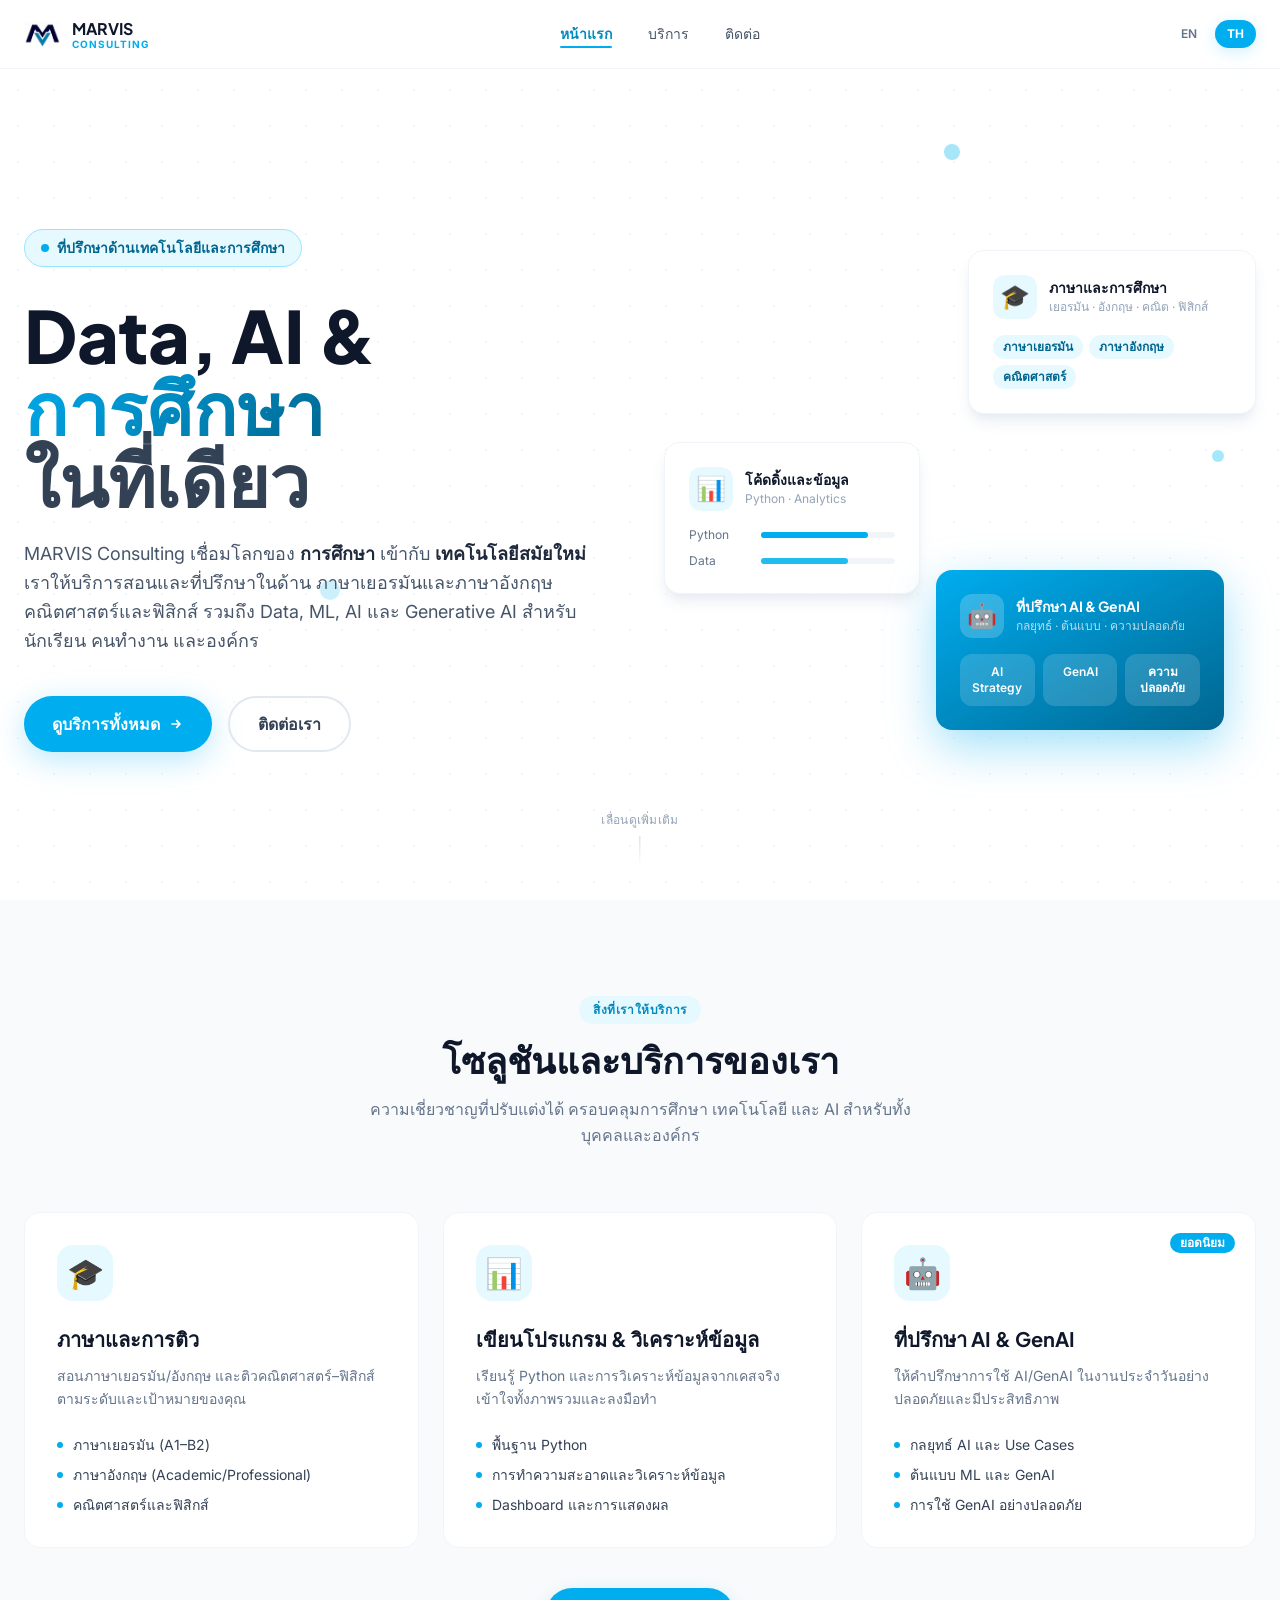
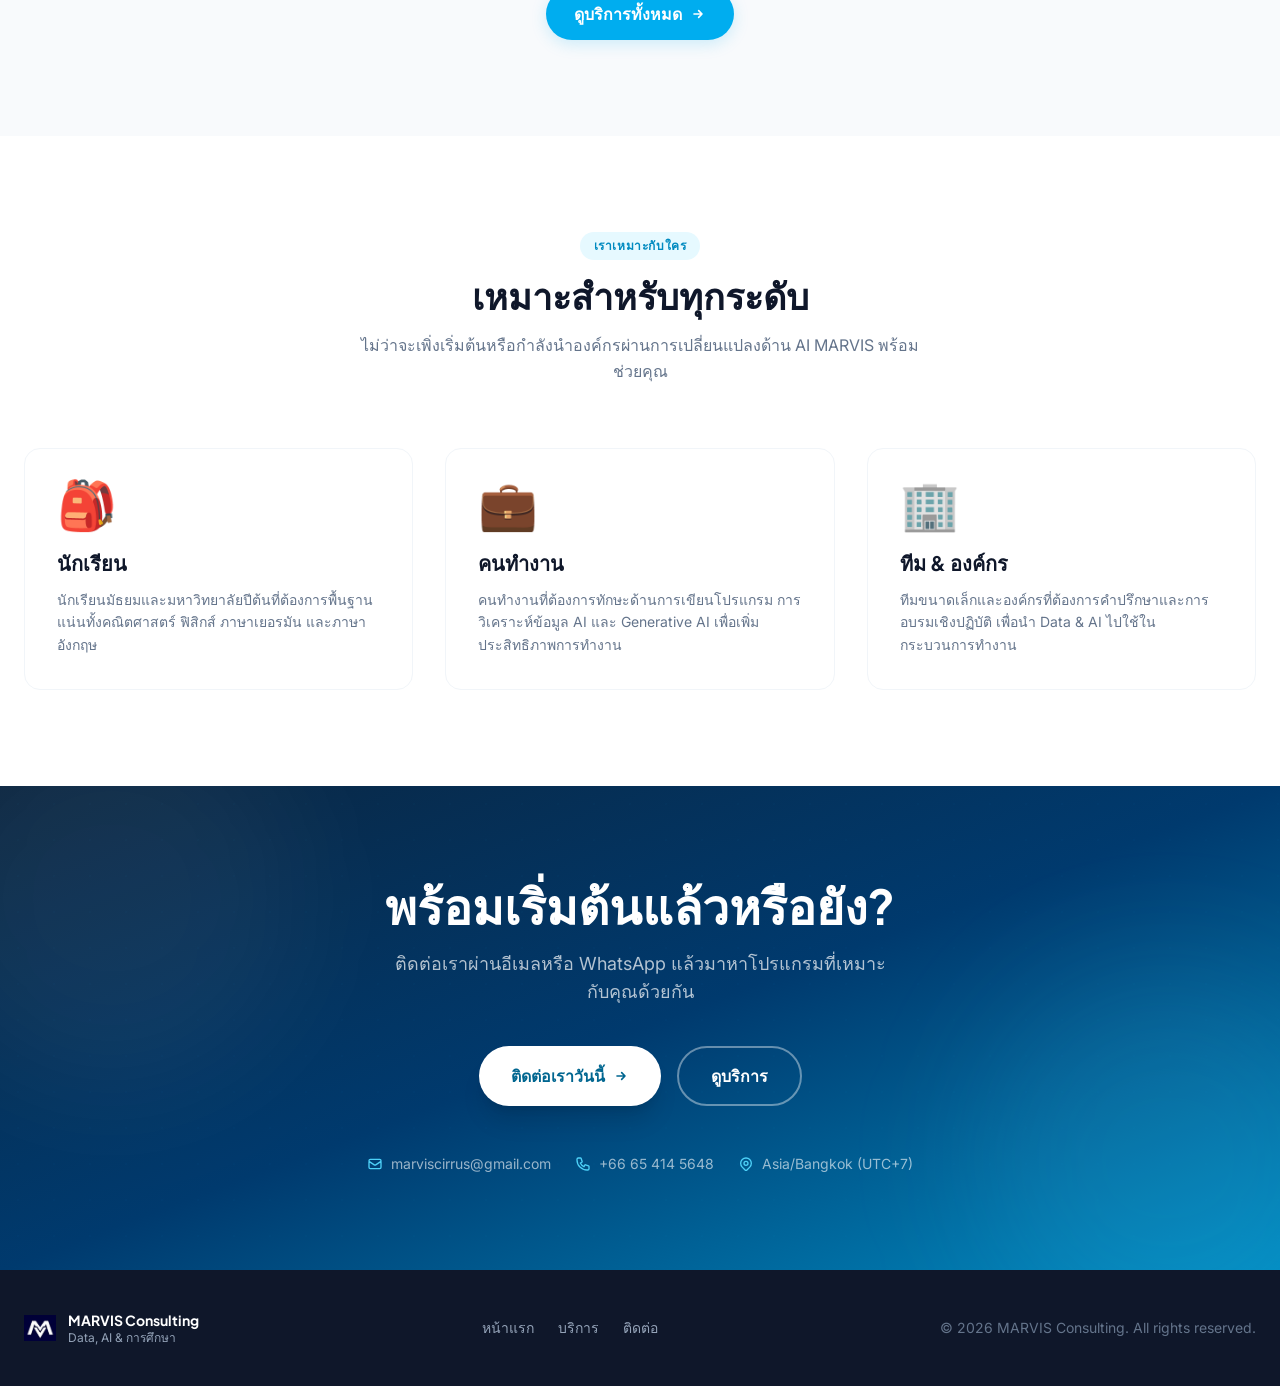
==== th/index.html @ 59d39437 "Initial commit: MARVIS Consulting static site Deployable site content moved here from the marvis/ mo" ====
<!DOCTYPE html>
<html lang="th" class="scroll-smooth">
<head>
  <meta charset="UTF-8" />
  <meta name="viewport" content="width=device-width, initial-scale=1.0" />
  <title>MARVIS Consulting – การศึกษา Data &amp; AI (ภาษาไทย)</title>
  <meta name="description" content="MARVIS Consulting ให้บริการสอนภาษาเยอรมัน/อังกฤษ ติวคณิตศาสตร์ ฟิสิกส์ และที่ปรึกษา Data, AI และ Generative AI." />
  <link rel="preconnect" href="https://fonts.googleapis.com" />
  <link rel="preconnect" href="https://fonts.gstatic.com" crossorigin />
  <link href="https://fonts.googleapis.com/css2?family=Inter:wght@300;400;500;600;700&family=Plus+Jakarta+Sans:wght@600;700;800&family=Sarabun:wght@300;400;500;600;700&display=swap" rel="stylesheet" />
  <link rel="stylesheet" href="../assets/css/tailwind.css" />
</head>
<body class="bg-white text-slate-900 font-sans antialiased">

  <!-- ============================================================
       NAVBAR
  ============================================================ -->
  <header id="navbar" class="fixed top-0 left-0 right-0 z-50 bg-white/90 backdrop-blur-md border-b border-slate-100 transition-shadow duration-300">
    <nav class="max-w-7xl mx-auto px-6 py-4 flex items-center justify-between gap-6">
      <a href="/th/index.html" class="flex items-center gap-3 shrink-0">
        <img src="../assets/img/mv-logo.png" alt="โลโก้ MARVIS" class="h-9 w-9 object-contain" />
        <div>
          <div class="font-display font-bold text-slate-900 leading-tight">MARVIS</div>
          <div class="text-[10px] font-bold text-capri-500 uppercase tracking-widest leading-none">Consulting</div>
        </div>
      </a>
      <div class="hidden md:flex items-center gap-1">
        <a href="/th/index.html" class="relative px-4 py-2 text-sm font-semibold text-capri-600 group">
          หน้าแรก
          <span class="absolute bottom-1 left-4 right-4 h-0.5 bg-capri-500 rounded-full"></span>
        </a>
        <a href="/th/services.html" class="relative px-4 py-2 text-sm font-medium text-slate-600 hover:text-capri-600 transition-colors group">
          บริการ
          <span class="absolute bottom-1 left-4 right-4 h-0.5 bg-capri-500 rounded-full scale-x-0 group-hover:scale-x-100 transition-transform origin-left duration-200"></span>
        </a>
        <a href="/th/contact.html" class="relative px-4 py-2 text-sm font-medium text-slate-600 hover:text-capri-600 transition-colors group">
          ติดต่อ
          <span class="absolute bottom-1 left-4 right-4 h-0.5 bg-capri-500 rounded-full scale-x-0 group-hover:scale-x-100 transition-transform origin-left duration-200"></span>
        </a>
      </div>
      <div class="flex items-center gap-1.5 shrink-0">
        <a href="/index.html" class="px-3 py-1.5 rounded-full text-xs font-semibold text-slate-500 hover:bg-slate-100 transition-colors">EN</a>
        <a href="#" class="px-3 py-1.5 rounded-full text-xs font-bold bg-capri-500 text-white shadow-capri-sm">TH</a>
      </div>
    </nav>
  </header>

  <main>
    <!-- ============================================================
         HERO
    ============================================================ -->
    <section class="relative min-h-screen flex items-center overflow-hidden bg-white pt-20">
      <div class="absolute inset-0 pointer-events-none overflow-hidden">
        <div class="absolute -top-40 -right-40 w-[700px] h-[700px] bg-capri-500/8 rounded-full blur-3xl"></div>
        <div class="absolute -bottom-40 -left-20 w-[500px] h-[500px] bg-capri-400/6 rounded-full blur-3xl"></div>
        <div class="absolute inset-0 dot-grid opacity-70"></div>
        <div class="absolute top-36 right-1/4 w-4 h-4 bg-capri-400/40 rounded-full animate-float"></div>
        <div class="absolute top-1/2 right-14 w-3 h-3 bg-capri-300/50 rounded-full animate-float-delayed"></div>
        <div class="absolute bottom-1/3 left-1/4 w-5 h-5 bg-capri-500/20 rounded-full animate-float-slow"></div>
      </div>

      <div class="relative max-w-7xl mx-auto px-6 py-16 lg:py-24 grid lg:grid-cols-2 gap-12 lg:gap-16 items-center w-full">
        <div class="max-w-xl">
          <div class="inline-flex items-center gap-2 px-4 py-2 rounded-full bg-capri-50 border border-capri-200 text-capri-700 text-sm font-semibold mb-8">
            <span class="w-2 h-2 rounded-full bg-capri-500 animate-pulse"></span>
            ที่ปรึกษาด้านเทคโนโลยีและการศึกษา
          </div>

          <h1 class="font-display text-5xl lg:text-6xl xl:text-7xl font-extrabold text-slate-900 leading-[1.05] mb-6">
            Data, AI &amp;<br />
            <span class="text-gradient-capri">การศึกษา</span><br />
            <span class="font-bold text-slate-700">ในที่เดียว</span>
          </h1>

          <p class="text-slate-600 text-lg leading-relaxed mb-10">
            MARVIS Consulting เชื่อมโลกของ
            <strong class="text-slate-800 font-semibold">การศึกษา</strong> เข้ากับ
            <strong class="text-slate-800 font-semibold">เทคโนโลยีสมัยใหม่</strong>
            เราให้บริการสอนและที่ปรึกษาในด้าน ภาษาเยอรมันและภาษาอังกฤษ คณิตศาสตร์และฟิสิกส์
            รวมถึง Data, ML, AI และ Generative AI สำหรับนักเรียน คนทำงาน และองค์กร
          </p>

          <div class="flex flex-wrap gap-4">
            <a href="/th/services.html"
               class="inline-flex items-center gap-2 px-7 py-3.5 bg-capri-500 hover:bg-capri-600 text-white font-semibold rounded-full shadow-capri hover:shadow-capri-lg transition-all duration-300 hover:-translate-y-0.5">
              ดูบริการทั้งหมด
              <svg class="w-4 h-4" fill="none" stroke="currentColor" viewBox="0 0 24 24">
                <path stroke-linecap="round" stroke-linejoin="round" stroke-width="2.5" d="M13 7l5 5m0 0l-5 5m5-5H6"/>
              </svg>
            </a>
            <a href="/th/contact.html"
               class="inline-flex items-center gap-2 px-7 py-3.5 border-2 border-slate-200 hover:border-capri-400 text-slate-700 hover:text-capri-600 font-semibold rounded-full transition-all duration-300 hover:-translate-y-0.5">
              ติดต่อเรา
            </a>
          </div>
        </div>

        <!-- Floating cards -->
        <div class="hidden lg:block relative h-[480px]">
          <div class="absolute top-0 right-0 w-72 bg-white rounded-2xl border border-slate-100 shadow-lg shadow-slate-200/80 p-6 animate-float">
            <div class="flex items-center gap-3 mb-4">
              <div class="w-11 h-11 rounded-xl bg-capri-50 flex items-center justify-center text-2xl shrink-0">🎓</div>
              <div>
                <p class="font-display font-bold text-slate-900 text-sm leading-tight">ภาษาและการศึกษา</p>
                <p class="text-slate-400 text-xs mt-0.5">เยอรมัน · อังกฤษ · คณิต · ฟิสิกส์</p>
              </div>
            </div>
            <div class="flex flex-wrap gap-1.5">
              <span class="px-2.5 py-1 bg-capri-50 text-capri-700 text-xs font-semibold rounded-full">ภาษาเยอรมัน</span>
              <span class="px-2.5 py-1 bg-capri-50 text-capri-700 text-xs font-semibold rounded-full">ภาษาอังกฤษ</span>
              <span class="px-2.5 py-1 bg-capri-50 text-capri-700 text-xs font-semibold rounded-full">คณิตศาสตร์</span>
            </div>
          </div>

          <div class="absolute top-[40%] -left-2 w-64 bg-white rounded-2xl border border-slate-100 shadow-lg shadow-slate-200/80 p-6 animate-float-delayed">
            <div class="flex items-center gap-3 mb-4">
              <div class="w-11 h-11 rounded-xl bg-capri-50 flex items-center justify-center text-2xl shrink-0">📊</div>
              <div>
                <p class="font-display font-bold text-slate-900 text-sm leading-tight">โค้ดดิ้งและข้อมูล</p>
                <p class="text-slate-400 text-xs mt-0.5">Python · Analytics</p>
              </div>
            </div>
            <div class="space-y-2.5">
              <div class="flex items-center gap-2">
                <span class="text-xs text-slate-500 w-16 shrink-0">Python</span>
                <div class="flex-1 bg-slate-100 rounded-full h-1.5">
                  <div class="bg-capri-500 h-1.5 rounded-full" style="width:80%"></div>
                </div>
              </div>
              <div class="flex items-center gap-2">
                <span class="text-xs text-slate-500 w-16 shrink-0">Data</span>
                <div class="flex-1 bg-slate-100 rounded-full h-1.5">
                  <div class="bg-capri-400 h-1.5 rounded-full" style="width:65%"></div>
                </div>
              </div>
            </div>
          </div>

          <div class="absolute bottom-0 right-8 w-72 bg-gradient-to-br from-capri-500 to-capri-700 rounded-2xl shadow-capri-lg p-6 animate-float-slow">
            <div class="flex items-center gap-3 mb-4">
              <div class="w-11 h-11 rounded-xl bg-white/20 flex items-center justify-center text-2xl shrink-0">🤖</div>
              <div>
                <p class="font-display font-bold text-white text-sm leading-tight">ที่ปรึกษา AI &amp; GenAI</p>
                <p class="text-white/70 text-xs mt-0.5">กลยุทธ์ · ต้นแบบ · ความปลอดภัย</p>
              </div>
            </div>
            <div class="flex gap-2">
              <div class="flex-1 bg-white/15 rounded-xl p-2.5 text-center">
                <p class="text-white text-xs font-semibold">AI Strategy</p>
              </div>
              <div class="flex-1 bg-white/15 rounded-xl p-2.5 text-center">
                <p class="text-white text-xs font-semibold">GenAI</p>
              </div>
              <div class="flex-1 bg-white/15 rounded-xl p-2.5 text-center">
                <p class="text-white text-xs font-semibold">ความปลอดภัย</p>
              </div>
            </div>
          </div>
        </div>
      </div>

      <div class="absolute bottom-8 left-1/2 -translate-x-1/2 flex flex-col items-center gap-2">
        <span class="text-slate-400 text-xs font-medium tracking-wide">เลื่อนดูเพิ่มเติม</span>
        <div class="w-px h-8 bg-gradient-to-b from-slate-300 to-transparent"></div>
      </div>
    </section>

    <!-- ============================================================
         SERVICES
    ============================================================ -->
    <section class="py-24 bg-slate-50" id="services">
      <div class="max-w-7xl mx-auto px-6">
        <div class="text-center mb-16 reveal">
          <span class="inline-block px-3.5 py-1.5 bg-capri-50 text-capri-600 text-xs font-bold uppercase tracking-wider rounded-full mb-4">สิ่งที่เราให้บริการ</span>
          <h2 class="font-display text-4xl font-bold text-slate-900 mb-4">โซลูชันและบริการของเรา</h2>
          <p class="text-slate-500 max-w-xl mx-auto leading-relaxed">ความเชี่ยวชาญที่ปรับแต่งได้ ครอบคลุมการศึกษา เทคโนโลยี และ AI สำหรับทั้งบุคคลและองค์กร</p>
        </div>

        <div class="grid md:grid-cols-3 gap-6 solutions-cards">
          <article class="solution-card group bg-white rounded-2xl border border-slate-100 p-8 hover:border-capri-200 hover:shadow-xl hover:shadow-capri-500/8 transition-all duration-300 hover:-translate-y-1 reveal">
            <div class="w-14 h-14 rounded-2xl bg-capri-50 group-hover:bg-capri-100 flex items-center justify-center text-3xl mb-6 transition-colors">🎓</div>
            <h3 class="font-display font-bold text-xl text-slate-900 mb-3">ภาษาและการติว</h3>
            <p class="text-slate-500 text-sm leading-relaxed mb-6">สอนภาษาเยอรมัน/อังกฤษ และติวคณิตศาสตร์–ฟิสิกส์ ตามระดับและเป้าหมายของคุณ</p>
            <ul class="space-y-2.5">
              <li class="flex items-center gap-2.5 text-sm text-slate-700">
                <span class="w-1.5 h-1.5 rounded-full bg-capri-500 shrink-0"></span>ภาษาเยอรมัน (A1–B2)
              </li>
              <li class="flex items-center gap-2.5 text-sm text-slate-700">
                <span class="w-1.5 h-1.5 rounded-full bg-capri-500 shrink-0"></span>ภาษาอังกฤษ (Academic/Professional)
              </li>
              <li class="flex items-center gap-2.5 text-sm text-slate-700">
                <span class="w-1.5 h-1.5 rounded-full bg-capri-500 shrink-0"></span>คณิตศาสตร์และฟิสิกส์
              </li>
            </ul>
          </article>

          <article class="solution-card group bg-white rounded-2xl border border-slate-100 p-8 hover:border-capri-200 hover:shadow-xl hover:shadow-capri-500/8 transition-all duration-300 hover:-translate-y-1 reveal reveal-delay-1">
            <div class="w-14 h-14 rounded-2xl bg-capri-50 group-hover:bg-capri-100 flex items-center justify-center text-3xl mb-6 transition-colors">📊</div>
            <h3 class="font-display font-bold text-xl text-slate-900 mb-3">เขียนโปรแกรม &amp; วิเคราะห์ข้อมูล</h3>
            <p class="text-slate-500 text-sm leading-relaxed mb-6">เรียนรู้ Python และการวิเคราะห์ข้อมูลจากเคสจริง เข้าใจทั้งภาพรวมและลงมือทำ</p>
            <ul class="space-y-2.5">
              <li class="flex items-center gap-2.5 text-sm text-slate-700">
                <span class="w-1.5 h-1.5 rounded-full bg-capri-500 shrink-0"></span>พื้นฐาน Python
              </li>
              <li class="flex items-center gap-2.5 text-sm text-slate-700">
                <span class="w-1.5 h-1.5 rounded-full bg-capri-500 shrink-0"></span>การทำความสะอาดและวิเคราะห์ข้อมูล
              </li>
              <li class="flex items-center gap-2.5 text-sm text-slate-700">
                <span class="w-1.5 h-1.5 rounded-full bg-capri-500 shrink-0"></span>Dashboard และการแสดงผล
              </li>
            </ul>
          </article>

          <article class="solution-card group relative bg-white rounded-2xl border border-slate-100 p-8 hover:border-capri-200 hover:shadow-xl hover:shadow-capri-500/8 transition-all duration-300 hover:-translate-y-1 reveal reveal-delay-2">
            <span class="absolute top-5 right-5 px-2.5 py-0.5 bg-capri-500 text-white text-xs font-bold rounded-full">ยอดนิยม</span>
            <div class="w-14 h-14 rounded-2xl bg-capri-50 group-hover:bg-capri-100 flex items-center justify-center text-3xl mb-6 transition-colors">🤖</div>
            <h3 class="font-display font-bold text-xl text-slate-900 mb-3">ที่ปรึกษา AI &amp; GenAI</h3>
            <p class="text-slate-500 text-sm leading-relaxed mb-6">ให้คำปรึกษาการใช้ AI/GenAI ในงานประจำวันอย่างปลอดภัยและมีประสิทธิภาพ</p>
            <ul class="space-y-2.5">
              <li class="flex items-center gap-2.5 text-sm text-slate-700">
                <span class="w-1.5 h-1.5 rounded-full bg-capri-500 shrink-0"></span>กลยุทธ์ AI และ Use Cases
              </li>
              <li class="flex items-center gap-2.5 text-sm text-slate-700">
                <span class="w-1.5 h-1.5 rounded-full bg-capri-500 shrink-0"></span>ต้นแบบ ML และ GenAI
              </li>
              <li class="flex items-center gap-2.5 text-sm text-slate-700">
                <span class="w-1.5 h-1.5 rounded-full bg-capri-500 shrink-0"></span>การใช้ GenAI อย่างปลอดภัย
              </li>
            </ul>
          </article>
        </div>

        <div class="text-center mt-10 reveal">
          <a href="/th/services.html"
             class="inline-flex items-center gap-2 px-7 py-3.5 bg-capri-500 hover:bg-capri-600 text-white font-semibold rounded-full shadow-capri-sm hover:shadow-capri transition-all duration-300 hover:-translate-y-0.5">
            ดูบริการทั้งหมด
            <svg class="w-4 h-4" fill="none" stroke="currentColor" viewBox="0 0 24 24">
              <path stroke-linecap="round" stroke-linejoin="round" stroke-width="2.5" d="M13 7l5 5m0 0l-5 5m5-5H6"/>
            </svg>
          </a>
        </div>
      </div>
    </section>

    <!-- ============================================================
         WHO WE HELP
    ============================================================ -->
    <section class="py-24 bg-white">
      <div class="max-w-7xl mx-auto px-6">
        <div class="text-center mb-16 reveal">
          <span class="inline-block px-3.5 py-1.5 bg-capri-50 text-capri-600 text-xs font-bold uppercase tracking-wider rounded-full mb-4">เราเหมาะกับใคร</span>
          <h2 class="font-display text-4xl font-bold text-slate-900 mb-4">เหมาะสำหรับทุกระดับ</h2>
          <p class="text-slate-500 max-w-xl mx-auto leading-relaxed">ไม่ว่าจะเพิ่งเริ่มต้นหรือกำลังนำองค์กรผ่านการเปลี่ยนแปลงด้าน AI MARVIS พร้อมช่วยคุณ</p>
        </div>

        <div class="grid md:grid-cols-3 gap-8">
          <article class="relative bg-white border border-slate-100 rounded-2xl p-8 overflow-hidden hover:shadow-lg hover:shadow-slate-200/60 transition-all duration-300 hover:-translate-y-1 group reveal">
            <div class="absolute top-0 left-0 right-0 h-1 bg-gradient-to-r from-capri-400 to-capri-600 opacity-0 group-hover:opacity-100 transition-opacity duration-300 rounded-t-2xl"></div>
            <div class="text-5xl mb-5">🎒</div>
            <h3 class="font-display font-bold text-xl text-slate-900 mb-3">นักเรียน</h3>
            <p class="text-slate-500 text-sm leading-relaxed">นักเรียนมัธยมและมหาวิทยาลัยปีต้นที่ต้องการพื้นฐานแน่นทั้งคณิตศาสตร์ ฟิสิกส์ ภาษาเยอรมัน และภาษาอังกฤษ</p>
          </article>

          <article class="relative bg-white border border-slate-100 rounded-2xl p-8 overflow-hidden hover:shadow-lg hover:shadow-slate-200/60 transition-all duration-300 hover:-translate-y-1 group reveal reveal-delay-1">
            <div class="absolute top-0 left-0 right-0 h-1 bg-gradient-to-r from-capri-400 to-capri-600 opacity-0 group-hover:opacity-100 transition-opacity duration-300 rounded-t-2xl"></div>
            <div class="text-5xl mb-5">💼</div>
            <h3 class="font-display font-bold text-xl text-slate-900 mb-3">คนทำงาน</h3>
            <p class="text-slate-500 text-sm leading-relaxed">คนทำงานที่ต้องการทักษะด้านการเขียนโปรแกรม การวิเคราะห์ข้อมูล AI และ Generative AI เพื่อเพิ่มประสิทธิภาพการทำงาน</p>
          </article>

          <article class="relative bg-white border border-slate-100 rounded-2xl p-8 overflow-hidden hover:shadow-lg hover:shadow-slate-200/60 transition-all duration-300 hover:-translate-y-1 group reveal reveal-delay-2">
            <div class="absolute top-0 left-0 right-0 h-1 bg-gradient-to-r from-capri-400 to-capri-600 opacity-0 group-hover:opacity-100 transition-opacity duration-300 rounded-t-2xl"></div>
            <div class="text-5xl mb-5">🏢</div>
            <h3 class="font-display font-bold text-xl text-slate-900 mb-3">ทีม &amp; องค์กร</h3>
            <p class="text-slate-500 text-sm leading-relaxed">ทีมขนาดเล็กและองค์กรที่ต้องการคำปรึกษาและการอบรมเชิงปฏิบัติ เพื่อนำ Data &amp; AI ไปใช้ในกระบวนการทำงาน</p>
          </article>
        </div>
      </div>
    </section>

    <!-- ============================================================
         CTA
    ============================================================ -->
    <section class="py-24 relative overflow-hidden bg-gradient-to-br from-[#0a2540] via-[#003a6e] to-capri-600">
      <div class="absolute inset-0 pointer-events-none overflow-hidden">
        <div class="absolute -top-20 -left-20 w-96 h-96 bg-white/5 rounded-full blur-3xl"></div>
        <div class="absolute -bottom-20 -right-20 w-96 h-96 bg-capri-300/10 rounded-full blur-3xl"></div>
        <div class="absolute inset-0 dot-grid opacity-20"></div>
      </div>
      <div class="relative max-w-4xl mx-auto px-6 text-center text-white reveal">
        <h2 class="font-display text-4xl lg:text-5xl font-bold mb-5">พร้อมเริ่มต้นแล้วหรือยัง?</h2>
        <p class="text-white/70 text-lg mb-10 max-w-lg mx-auto">ติดต่อเราผ่านอีเมลหรือ WhatsApp แล้วมาหาโปรแกรมที่เหมาะกับคุณด้วยกัน</p>
        <div class="flex flex-wrap gap-4 justify-center mb-12">
          <a href="/th/contact.html"
             class="inline-flex items-center gap-2 px-8 py-4 bg-white text-capri-700 font-bold rounded-full hover:bg-capri-50 transition-all duration-300 shadow-xl hover:-translate-y-0.5">
            ติดต่อเราวันนี้
            <svg class="w-4 h-4" fill="none" stroke="currentColor" viewBox="0 0 24 24">
              <path stroke-linecap="round" stroke-linejoin="round" stroke-width="2.5" d="M13 7l5 5m0 0l-5 5m5-5H6"/>
            </svg>
          </a>
          <a href="/th/services.html"
             class="inline-flex items-center gap-2 px-8 py-4 border-2 border-white/40 hover:border-white text-white font-bold rounded-full hover:bg-white/10 transition-all duration-300 hover:-translate-y-0.5">
            ดูบริการ
          </a>
        </div>
        <div class="flex flex-wrap gap-6 justify-center text-white/60 text-sm">
          <a href="mailto:marviscirrus@gmail.com" class="flex items-center gap-2 hover:text-white transition-colors">
            <svg class="w-4 h-4 text-capri-300 shrink-0" fill="none" stroke="currentColor" viewBox="0 0 24 24">
              <path stroke-linecap="round" stroke-linejoin="round" stroke-width="2" d="M3 8l7.89 5.26a2 2 0 002.22 0L21 8M5 19h14a2 2 0 002-2V7a2 2 0 00-2-2H5a2 2 0 00-2 2v10a2 2 0 002 2z"/>
            </svg>
            marviscirrus@gmail.com
          </a>
          <a href="https://wa.me/66654145648" target="_blank" rel="noopener" class="flex items-center gap-2 hover:text-white transition-colors">
            <svg class="w-4 h-4 text-capri-300 shrink-0" fill="none" stroke="currentColor" viewBox="0 0 24 24">
              <path stroke-linecap="round" stroke-linejoin="round" stroke-width="2" d="M3 5a2 2 0 012-2h3.28a1 1 0 01.948.684l1.498 4.493a1 1 0 01-.502 1.21l-2.257 1.13a11.042 11.042 0 005.516 5.516l1.13-2.257a1 1 0 011.21-.502l4.493 1.498a1 1 0 01.684.948V19a2 2 0 01-2 2h-1C9.716 21 3 14.284 3 6V5z"/>
            </svg>
            +66 65 414 5648
          </a>
          <div class="flex items-center gap-2">
            <svg class="w-4 h-4 text-capri-300 shrink-0" fill="none" stroke="currentColor" viewBox="0 0 24 24">
              <path stroke-linecap="round" stroke-linejoin="round" stroke-width="2" d="M17.657 16.657L13.414 20.9a1.998 1.998 0 01-2.827 0l-4.244-4.243a8 8 0 1111.314 0z"/>
              <path stroke-linecap="round" stroke-linejoin="round" stroke-width="2" d="M15 11a3 3 0 11-6 0 3 3 0 016 0z"/>
            </svg>
            Asia/Bangkok (UTC+7)
          </div>
        </div>
      </div>
    </section>
  </main>

  <!-- ============================================================
       FOOTER
  ============================================================ -->
  <footer class="bg-slate-900 py-10">
    <div class="max-w-7xl mx-auto px-6 flex flex-col md:flex-row items-center justify-between gap-6">
      <div class="flex items-center gap-3">
        <img src="../assets/img/mv-logo-neg.png" alt="MARVIS Logo" class="h-8 w-8 object-contain" />
        <div>
          <div class="font-display font-bold text-white text-sm">MARVIS Consulting</div>
          <div class="text-slate-400 text-xs">Data, AI &amp; การศึกษา</div>
        </div>
      </div>
      <div class="flex items-center gap-6 text-sm text-slate-400">
        <a href="/th/index.html" class="hover:text-white transition-colors">หน้าแรก</a>
        <a href="/th/services.html" class="hover:text-white transition-colors">บริการ</a>
        <a href="/th/contact.html" class="hover:text-white transition-colors">ติดต่อ</a>
      </div>
      <p class="text-slate-500 text-sm">&copy; <span id="year"></span> MARVIS Consulting. All rights reserved.</p>
    </div>
  </footer>

  <script src="../assets/js/main.js"></script>
</body>
</html>
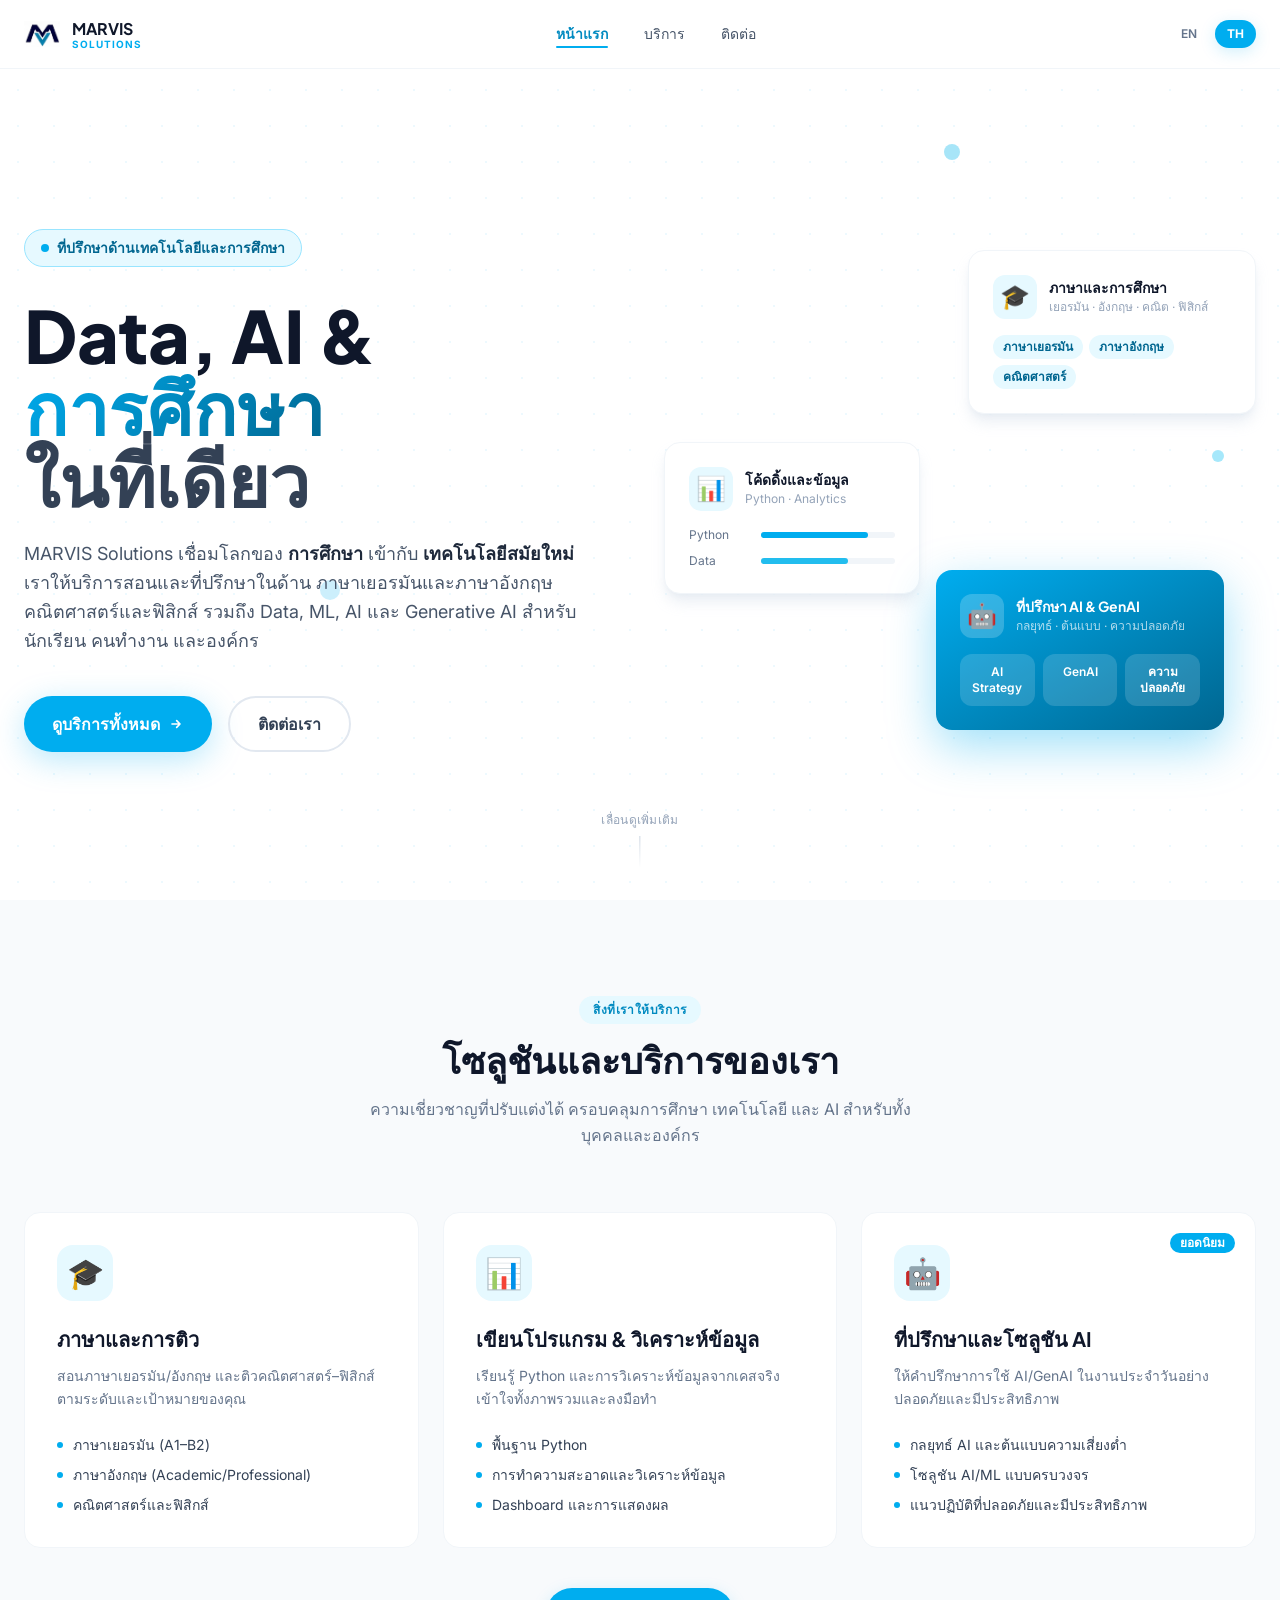
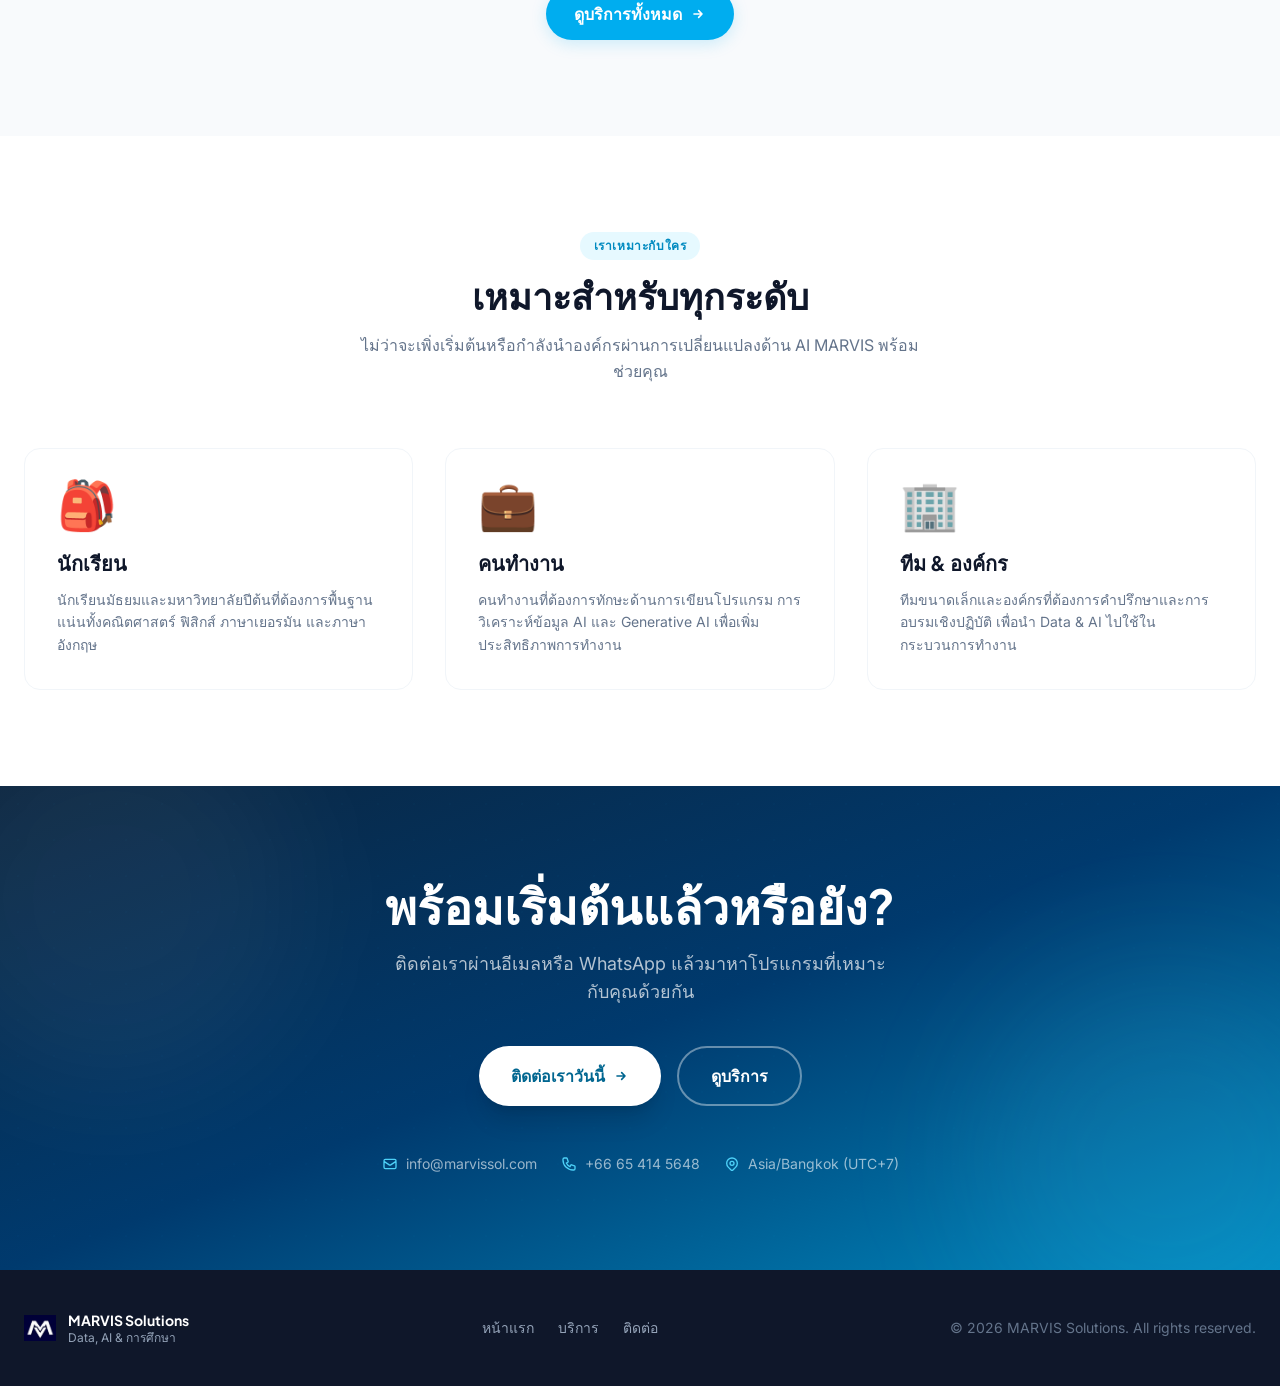
==== commit 744efa56: "Rebrand to MARVIS Solutions; update contact email and AI services card - Rename brand/theme "MARVIS " ====
--- a/th/index.html
+++ b/th/index.html
@@ -3,8 +3,8 @@
 <head>
   <meta charset="UTF-8" />
   <meta name="viewport" content="width=device-width, initial-scale=1.0" />
-  <title>MARVIS Consulting – การศึกษา Data &amp; AI (ภาษาไทย)</title>
-  <meta name="description" content="MARVIS Consulting ให้บริการสอนภาษาเยอรมัน/อังกฤษ ติวคณิตศาสตร์ ฟิสิกส์ และที่ปรึกษา Data, AI และ Generative AI." />
+  <title>MARVIS Solutions – การศึกษา Data &amp; AI (ภาษาไทย)</title>
+  <meta name="description" content="MARVIS Solutions ให้บริการสอนภาษาเยอรมัน/อังกฤษ ติวคณิตศาสตร์ ฟิสิกส์ และที่ปรึกษา Data, AI และ Generative AI." />
   <link rel="preconnect" href="https://fonts.googleapis.com" />
   <link rel="preconnect" href="https://fonts.gstatic.com" crossorigin />
   <link href="https://fonts.googleapis.com/css2?family=Inter:wght@300;400;500;600;700&family=Plus+Jakarta+Sans:wght@600;700;800&family=Sarabun:wght@300;400;500;600;700&display=swap" rel="stylesheet" />
@@ -21,7 +21,7 @@
         <img src="../assets/img/mv-logo.png" alt="โลโก้ MARVIS" class="h-9 w-9 object-contain" />
         <div>
           <div class="font-display font-bold text-slate-900 leading-tight">MARVIS</div>
-          <div class="text-[10px] font-bold text-capri-500 uppercase tracking-widest leading-none">Consulting</div>
+          <div class="text-[10px] font-bold text-capri-500 uppercase tracking-widest leading-none">Solutions</div>
         </div>
       </a>
       <div class="hidden md:flex items-center gap-1">
@@ -73,7 +73,7 @@
           </h1>
 
           <p class="text-slate-600 text-lg leading-relaxed mb-10">
-            MARVIS Consulting เชื่อมโลกของ
+            MARVIS Solutions เชื่อมโลกของ
             <strong class="text-slate-800 font-semibold">การศึกษา</strong> เข้ากับ
             <strong class="text-slate-800 font-semibold">เทคโนโลยีสมัยใหม่</strong>
             เราให้บริการสอนและที่ปรึกษาในด้าน ภาษาเยอรมันและภาษาอังกฤษ คณิตศาสตร์และฟิสิกส์
@@ -214,17 +214,17 @@
           <article class="solution-card group relative bg-white rounded-2xl border border-slate-100 p-8 hover:border-capri-200 hover:shadow-xl hover:shadow-capri-500/8 transition-all duration-300 hover:-translate-y-1 reveal reveal-delay-2">
             <span class="absolute top-5 right-5 px-2.5 py-0.5 bg-capri-500 text-white text-xs font-bold rounded-full">ยอดนิยม</span>
             <div class="w-14 h-14 rounded-2xl bg-capri-50 group-hover:bg-capri-100 flex items-center justify-center text-3xl mb-6 transition-colors">🤖</div>
-            <h3 class="font-display font-bold text-xl text-slate-900 mb-3">ที่ปรึกษา AI &amp; GenAI</h3>
+            <h3 class="font-display font-bold text-xl text-slate-900 mb-3">ที่ปรึกษาและโซลูชัน AI</h3>
             <p class="text-slate-500 text-sm leading-relaxed mb-6">ให้คำปรึกษาการใช้ AI/GenAI ในงานประจำวันอย่างปลอดภัยและมีประสิทธิภาพ</p>
             <ul class="space-y-2.5">
               <li class="flex items-center gap-2.5 text-sm text-slate-700">
-                <span class="w-1.5 h-1.5 rounded-full bg-capri-500 shrink-0"></span>กลยุทธ์ AI และ Use Cases
-              </li>
-              <li class="flex items-center gap-2.5 text-sm text-slate-700">
-                <span class="w-1.5 h-1.5 rounded-full bg-capri-500 shrink-0"></span>ต้นแบบ ML และ GenAI
-              </li>
-              <li class="flex items-center gap-2.5 text-sm text-slate-700">
-                <span class="w-1.5 h-1.5 rounded-full bg-capri-500 shrink-0"></span>การใช้ GenAI อย่างปลอดภัย
+                <span class="w-1.5 h-1.5 rounded-full bg-capri-500 shrink-0"></span>กลยุทธ์ AI และต้นแบบความเสี่ยงต่ำ
+              </li>
+              <li class="flex items-center gap-2.5 text-sm text-slate-700">
+                <span class="w-1.5 h-1.5 rounded-full bg-capri-500 shrink-0"></span>โซลูชัน AI/ML แบบครบวงจร
+              </li>
+              <li class="flex items-center gap-2.5 text-sm text-slate-700">
+                <span class="w-1.5 h-1.5 rounded-full bg-capri-500 shrink-0"></span>แนวปฏิบัติที่ปลอดภัยและมีประสิทธิภาพ
               </li>
             </ul>
           </article>
@@ -304,11 +304,11 @@
           </a>
         </div>
         <div class="flex flex-wrap gap-6 justify-center text-white/60 text-sm">
-          <a href="mailto:marviscirrus@gmail.com" class="flex items-center gap-2 hover:text-white transition-colors">
+          <a href="mailto:info@marvissol.com" class="flex items-center gap-2 hover:text-white transition-colors">
             <svg class="w-4 h-4 text-capri-300 shrink-0" fill="none" stroke="currentColor" viewBox="0 0 24 24">
               <path stroke-linecap="round" stroke-linejoin="round" stroke-width="2" d="M3 8l7.89 5.26a2 2 0 002.22 0L21 8M5 19h14a2 2 0 002-2V7a2 2 0 00-2-2H5a2 2 0 00-2 2v10a2 2 0 002 2z"/>
             </svg>
-            marviscirrus@gmail.com
+            info@marvissol.com
           </a>
           <a href="https://wa.me/66654145648" target="_blank" rel="noopener" class="flex items-center gap-2 hover:text-white transition-colors">
             <svg class="w-4 h-4 text-capri-300 shrink-0" fill="none" stroke="currentColor" viewBox="0 0 24 24">
@@ -336,7 +336,7 @@
       <div class="flex items-center gap-3">
         <img src="../assets/img/mv-logo-neg.png" alt="MARVIS Logo" class="h-8 w-8 object-contain" />
         <div>
-          <div class="font-display font-bold text-white text-sm">MARVIS Consulting</div>
+          <div class="font-display font-bold text-white text-sm">MARVIS Solutions</div>
           <div class="text-slate-400 text-xs">Data, AI &amp; การศึกษา</div>
         </div>
       </div>
@@ -345,7 +345,7 @@
         <a href="/th/services.html" class="hover:text-white transition-colors">บริการ</a>
         <a href="/th/contact.html" class="hover:text-white transition-colors">ติดต่อ</a>
       </div>
-      <p class="text-slate-500 text-sm">&copy; <span id="year"></span> MARVIS Consulting. All rights reserved.</p>
+      <p class="text-slate-500 text-sm">&copy; <span id="year"></span> MARVIS Solutions. All rights reserved.</p>
     </div>
   </footer>
 
